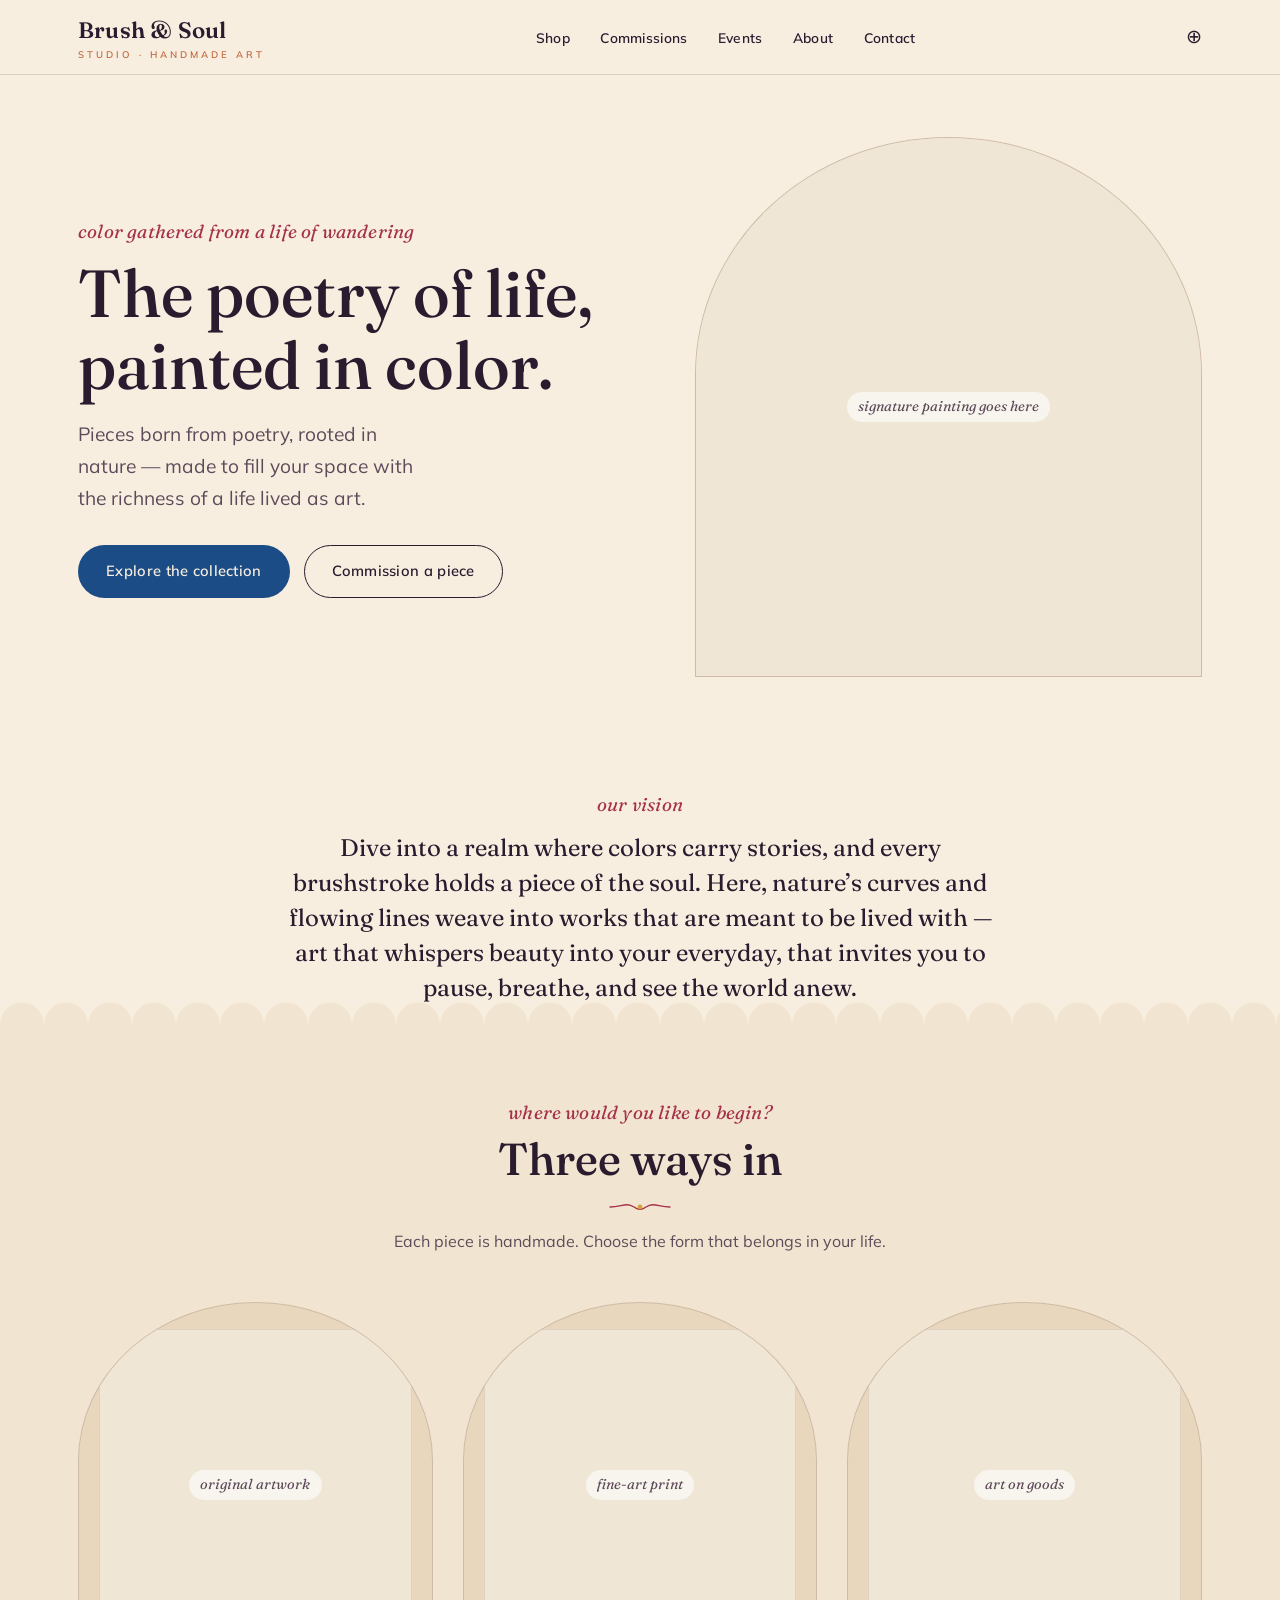
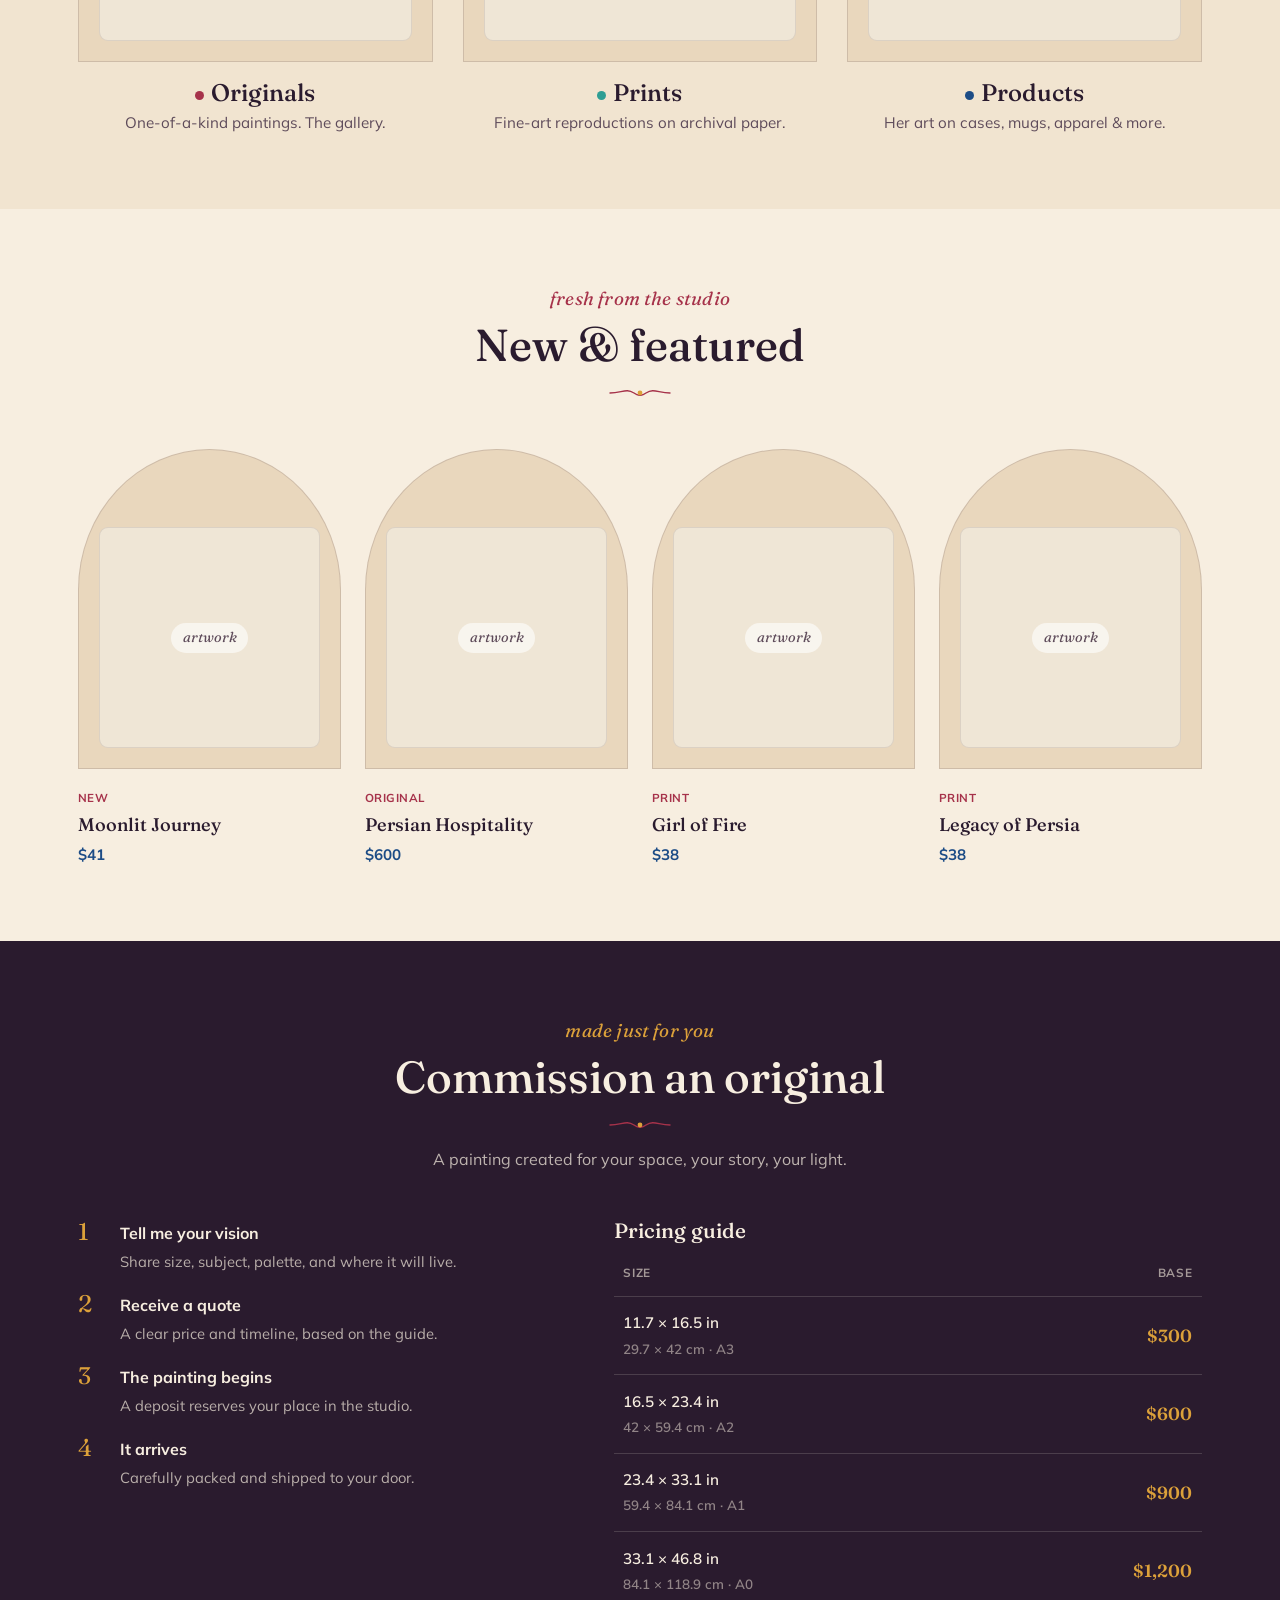
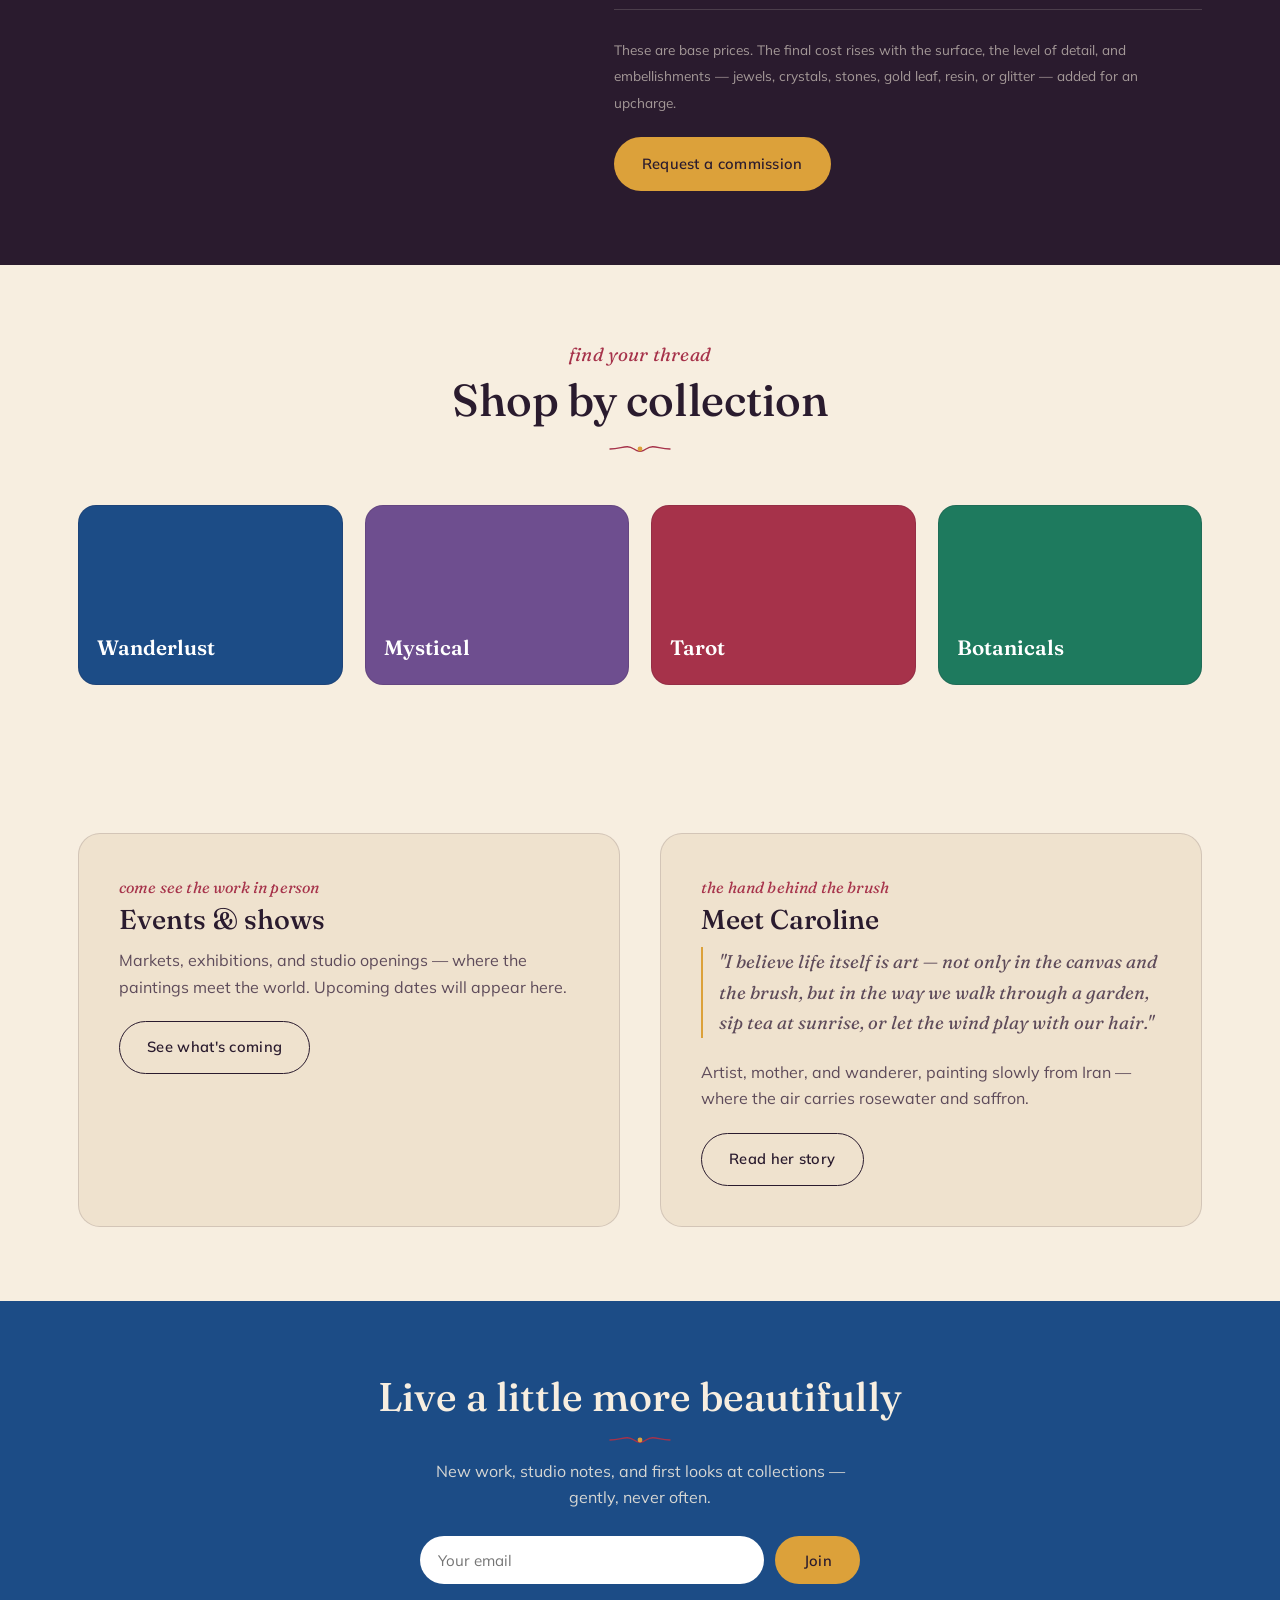
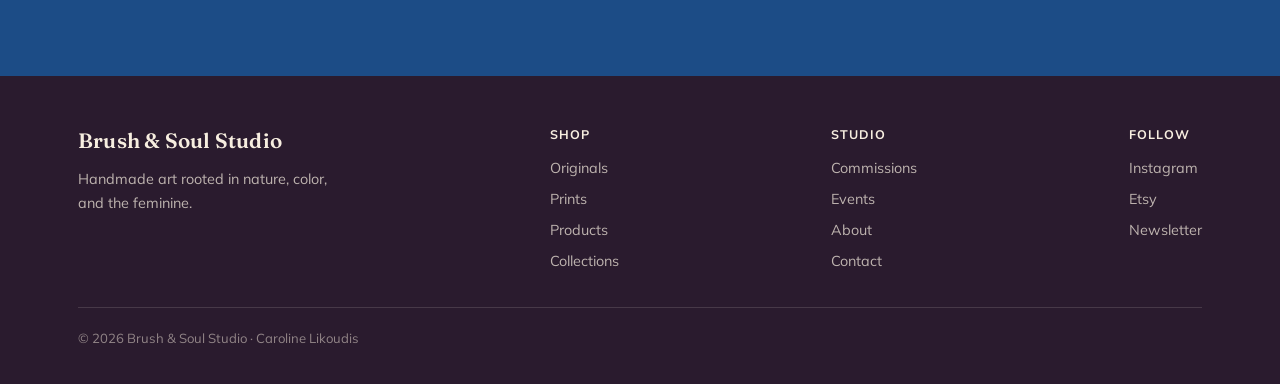
==== index.html @ 8d8cc235 "Brush & Soul Studio — initial site (home, commissions, about)" ====
<!DOCTYPE html>
<html lang="en">
<head>
<meta charset="UTF-8">
<meta name="viewport" content="width=device-width, initial-scale=1.0">
<title>Brush &amp; Soul Studio — handmade art by Caroline</title>
<meta name="description" content="Handmade, vibrant art rooted in nature, feminine wisdom, and Persian color. Original paintings, fine-art prints, and commissions by Caroline.">
<link rel="preconnect" href="https://fonts.googleapis.com">
<link rel="preconnect" href="https://fonts.gstatic.com" crossorigin>
<link href="https://fonts.googleapis.com/css2?family=Fraunces:ital,opsz,wght@0,9..144,400;0,9..144,500;0,9..144,600;1,9..144,400;1,9..144,500&family=Mulish:wght@400;500;600;700&display=swap" rel="stylesheet">
<link rel="stylesheet" href="styles.css">
</head>
<body>

<header>
  <div class="wrap nav">
    <a class="brand" href="#" aria-label="Brush and Soul Studio home">
      Brush &amp; Soul
      <small>studio · handmade art</small>
    </a>
    <nav aria-label="Primary">
      <ul class="menu">
        <li><a href="#shop">Shop</a></li>
        <li><a href="commissions.html">Commissions</a></li>
        <li><a href="#events">Events</a></li>
        <li><a href="about.html">About</a></li>
        <li><a href="#contact">Contact</a></li>
      </ul>
    </nav>
    <div class="navbtns">
      <a href="#" class="icon-cart" aria-label="Cart">⊕</a>
      <button class="burger" aria-label="Open menu" onclick="document.querySelector('.menu').style.display='flex'">☰</button>
    </div>
  </div>
</header>

<main>

  <section class="hero">
    <div class="wrap hero-grid">
      <div class="reveal">
        <span class="eyebrow">color gathered from a life of wandering</span>
        <h1>The poetry of life, painted in color.</h1>
        <p class="lead">Pieces born from poetry, rooted in nature &mdash; made to fill your space with the richness of a life lived as art.</p>
        <div class="hero-cta">
          <a href="#shop" class="btn btn-primary">Explore the collection</a>
          <a href="commissions.html" class="btn btn-ghost">Commission a piece</a>
        </div>
      </div>
      <div class="hero-art arch fill reveal" role="img" aria-label="Featured painting placeholder">
        <div class="ph"><span>signature painting goes here</span></div>
      </div>
    </div>
  </section>

  <section style="padding:34px 0 18px">
    <div class="wrap" style="max-width:780px;text-align:center">
      <span class="eyebrow reveal">our vision</span>
      <p class="reveal" style="font-family:var(--display);font-size:1.5rem;line-height:1.45;color:var(--ink);margin-top:.7rem">Dive into a realm where colors carry stories, and every brushstroke holds a piece of the soul. Here, nature&rsquo;s curves and flowing lines weave into works that are meant to be lived with &mdash; art that whispers beauty into your everyday, that invites you to pause, breathe, and see the world anew.</p>
    </div>
  </section>

  <section class="cats" id="shop">
    <div class="wrap">
      <div class="sec-head reveal">
        <span class="eyebrow">where would you like to begin?</span>
        <h2>Three ways in</h2>
        <p>Each piece is handmade. Choose the form that belongs in your life.</p>
      </div>
      <div class="cat-grid">
        <a class="cat reveal" href="#">
          <div class="arch" role="img" aria-label="Original works placeholder"><div class="ph"><span>original artwork</span></div></div>
          <h3><span class="dot" style="background:var(--pomegranate)"></span>Originals</h3>
          <p>One-of-a-kind paintings. The gallery.</p>
        </a>
        <a class="cat reveal" href="#">
          <div class="arch" role="img" aria-label="Prints placeholder"><div class="ph"><span>fine-art print</span></div></div>
          <h3><span class="dot" style="background:var(--turquoise)"></span>Prints</h3>
          <p>Fine-art reproductions on archival paper.</p>
        </a>
        <a class="cat reveal" href="#">
          <div class="arch" role="img" aria-label="Products placeholder"><div class="ph"><span>art on goods</span></div></div>
          <h3><span class="dot" style="background:var(--lapis)"></span>Products</h3>
          <p>Her art on cases, mugs, apparel &amp; more.</p>
        </a>
      </div>
    </div>
  </section>

  <section>
    <div class="wrap">
      <div class="sec-head reveal">
        <span class="eyebrow">fresh from the studio</span>
        <h2>New &amp; featured</h2>
      </div>
      <div class="feat-grid">
        <article class="card reveal">
          <div class="arch" role="img" aria-label="Moonlit Journey placeholder"><div class="ph"><span>artwork</span></div></div>
          <span class="tag">New</span>
          <h4>Moonlit Journey</h4>
          <div class="price">$41</div>
        </article>
        <article class="card reveal">
          <div class="arch" role="img" aria-label="Persian Hospitality placeholder"><div class="ph"><span>artwork</span></div></div>
          <span class="tag">Original</span>
          <h4>Persian Hospitality</h4>
          <div class="price">$600</div>
        </article>
        <article class="card reveal">
          <div class="arch" role="img" aria-label="Girl of Fire placeholder"><div class="ph"><span>artwork</span></div></div>
          <span class="tag">Print</span>
          <h4>Girl of Fire</h4>
          <div class="price">$38</div>
        </article>
        <article class="card reveal">
          <div class="arch" role="img" aria-label="Legacy of Persia placeholder"><div class="ph"><span>artwork</span></div></div>
          <span class="tag">Print</span>
          <h4>Legacy of Persia</h4>
          <div class="price">$38</div>
        </article>
      </div>
    </div>
  </section>

  <section class="comm" id="commissions">
    <div class="wrap">
      <div class="sec-head reveal">
        <span class="eyebrow">made just for you</span>
        <h2>Commission an original</h2>
        <p>A painting created for your space, your story, your light.</p>
      </div>
      <div class="comm-grid">
        <div class="reveal">
          <ol class="steps">
            <li><span class="n">1</span><div><strong>Tell me your vision</strong><span>Share size, subject, palette, and where it will live.</span></div></li>
            <li><span class="n">2</span><div><strong>Receive a quote</strong><span>A clear price and timeline, based on the guide.</span></div></li>
            <li><span class="n">3</span><div><strong>The painting begins</strong><span>A deposit reserves your place in the studio.</span></div></li>
            <li><span class="n">4</span><div><strong>It arrives</strong><span>Carefully packed and shipped to your door.</span></div></li>
          </ol>
        </div>
        <div class="reveal">
          <h3 style="font-size:1.3rem;margin-bottom:.4rem">Pricing guide</h3>
          <table class="ptable">
            <thead>
              <tr><th>Size</th><th></th><th style="text-align:right">Base</th></tr>
            </thead>
            <tbody>
              <tr><td class="dim">11.7 × 16.5 in<br><span class="aka">29.7 × 42 cm · A3</span></td><td></td><td class="amt">$300</td></tr>
              <tr><td class="dim">16.5 × 23.4 in<br><span class="aka">42 × 59.4 cm · A2</span></td><td></td><td class="amt">$600</td></tr>
              <tr><td class="dim">23.4 × 33.1 in<br><span class="aka">59.4 × 84.1 cm · A1</span></td><td></td><td class="amt">$900</td></tr>
              <tr><td class="dim">33.1 × 46.8 in<br><span class="aka">84.1 × 118.9 cm · A0</span></td><td></td><td class="amt">$1,200</td></tr>
            </tbody>
          </table>
          <small class="note">These are base prices. The final cost rises with the surface, the level of detail, and embellishments &mdash; jewels, crystals, stones, gold leaf, resin, or glitter &mdash; added for an upcharge.</small>
          <div style="margin-top:1.4rem"><a href="commissions.html" class="btn btn-saffron">Request a commission</a></div>
        </div>
      </div>
    </div>
  </section>

  <section>
    <div class="wrap">
      <div class="sec-head reveal">
        <span class="eyebrow">find your thread</span>
        <h2>Shop by collection</h2>
      </div>
      <div class="coll-grid">
        <a class="coll c-persian reveal" href="#">Wanderlust</a>
        <a class="coll c-mystical reveal" href="#">Mystical</a>
        <a class="coll c-tarot reveal" href="#">Tarot</a>
        <a class="coll c-floral reveal" href="#">Botanicals</a>
      </div>
    </div>
  </section>

  <section id="events">
    <div class="wrap split">
      <div class="panel reveal">
        <span class="eyebrow">come see the work in person</span>
        <h3>Events &amp; shows</h3>
        <p>Markets, exhibitions, and studio openings — where the paintings meet the world. Upcoming dates will appear here.</p>
        <a href="#" class="btn btn-ghost">See what's coming</a>
      </div>
      <div class="panel reveal" id="about">
        <span class="eyebrow">the hand behind the brush</span>
        <h3>Meet Caroline</h3>
        <p class="about-quote">"I believe life itself is art — not only in the canvas and the brush, but in the way we walk through a garden, sip tea at sunrise, or let the wind play with our hair."</p>
        <p>Artist, mother, and wanderer, painting slowly from Iran — where the air carries rosewater and saffron.</p>
        <a href="about.html" class="btn btn-ghost">Read her story</a>
      </div>
    </div>
  </section>

  <section class="news" id="contact">
    <div class="wrap reveal">
      <h2>Live a little more beautifully</h2>
      <p>New work, studio notes, and first looks at collections — gently, never often.</p>
      <form onsubmit="event.preventDefault();this.reset();this.querySelector('span').textContent='Thank you — you\'re on the list.'">
        <input type="email" required placeholder="Your email" aria-label="Your email">
        <button class="btn btn-primary" type="submit">Join</button>
        <span style="flex-basis:100%;font-size:.9rem;color:rgba(248,241,230,.85);margin-top:.4rem"></span>
      </form>
    </div>
  </section>

</main>

<footer>
  <div class="wrap">
    <div class="foot-grid">
      <div style="max-width:260px">
        <div class="brand" style="font-family:var(--display);font-size:1.3rem;font-weight:600">Brush &amp; Soul Studio</div>
        <p style="margin-top:.6rem">Handmade art rooted in nature, color, and the feminine.</p>
      </div>
      <div class="foot-col">
        <h5>Shop</h5>
        <a href="#">Originals</a><a href="#">Prints</a><a href="#">Products</a><a href="#">Collections</a>
      </div>
      <div class="foot-col">
        <h5>Studio</h5>
        <a href="commissions.html">Commissions</a><a href="#events">Events</a><a href="about.html">About</a><a href="#contact">Contact</a>
      </div>
      <div class="foot-col">
        <h5>Follow</h5>
        <a href="#">Instagram</a><a href="#">Etsy</a><a href="#">Newsletter</a>
      </div>
    </div>
    <div class="foot-bottom">© <span id="yr"></span> Brush &amp; Soul Studio · Caroline Likoudis</div>
  </div>
</footer>

<script>
  document.getElementById('yr').textContent=new Date().getFullYear();
  const io=new IntersectionObserver((es)=>{es.forEach(e=>{if(e.isIntersecting){e.target.classList.add('in');io.unobserve(e.target)}})},{threshold:.12});
  document.querySelectorAll('.reveal').forEach(el=>io.observe(el));
</script>
</body>
</html>
---- styles.css ----
/* Brush & Soul Studio — shared design system (v2: vibrant, jewel/earth, curved) */
:root{
  --parchment:#F7EEE0;
  --parchment-deep:#EFE2CE;
  --ink:#2A1B2E;            /* deep plum */
  --ink-soft:#5E4B5A;
  --lapis:#1C4C86;         /* sapphire */
  --lapis-deep:#143A68;
  --emerald:#1E7A5E;
  --pomegranate:#A6324A;   /* ruby */
  --saffron:#DCA13A;
  --saffron-deep:#C98A22;
  --terracotta:#C2683C;
  --amethyst:#6E4E8F;
  --turquoise:#2E9E94;
  --mat:#E9D7BD;           /* warm sand mat behind art */
  --art-ph:#EFE6D6;        /* placeholder art tint */
  --cats-bg:#F1E4D0;       /* funnel band */
  --line:rgba(42,27,46,0.14);
  --display:"Fraunces",Georgia,serif;
  --body:"Mulish",system-ui,sans-serif;
  --maxw:1180px;
  --flourish:url("data:image/svg+xml,%3Csvg xmlns='http://www.w3.org/2000/svg' width='66' height='16' viewBox='0 0 66 16'%3E%3Cpath d='M3 8 C15 8 19 3 27 8 C31 11 35 11 33 8' fill='none' stroke='%23A6324A' stroke-width='1.4' stroke-linecap='round'/%3E%3Cpath d='M63 8 C51 8 47 3 39 8 C35 11 31 11 33 8' fill='none' stroke='%23A6324A' stroke-width='1.4' stroke-linecap='round'/%3E%3Ccircle cx='33' cy='8' r='2.4' fill='%23DCA13A'/%3E%3C/svg%3E");
}
*{box-sizing:border-box;margin:0;padding:0}
html{scroll-behavior:smooth}
body{font-family:var(--body);color:var(--ink);background:var(--parchment);line-height:1.65;-webkit-font-smoothing:antialiased}
a{color:inherit;text-decoration:none}
img{max-width:100%;display:block}
.wrap{max-width:var(--maxw);margin:0 auto;padding:0 28px}
.eyebrow{font-family:var(--display);font-style:italic;font-weight:400;color:var(--pomegranate);font-size:1.18rem;letter-spacing:.01em}
h1,h2,h3{font-family:var(--display);font-weight:500;line-height:1.08;color:var(--ink)}
.btn{display:inline-flex;align-items:center;gap:.5rem;font-family:var(--body);font-weight:600;font-size:.92rem;letter-spacing:.02em;padding:.85rem 1.7rem;border-radius:2rem;cursor:pointer;border:1.5px solid transparent;transition:transform .18s ease,background .18s ease,color .18s ease}
.btn-primary{background:var(--lapis);color:var(--parchment)}
.btn-primary:hover{background:var(--lapis-deep);transform:translateY(-2px)}
.btn-ghost{border-color:var(--ink);color:var(--ink)}
.btn-ghost:hover{background:var(--ink);color:var(--parchment);transform:translateY(-2px)}
.btn-saffron{background:var(--saffron);color:var(--ink)}
.btn-saffron:hover{background:var(--saffron-deep);transform:translateY(-2px)}
:focus-visible{outline:2.5px solid var(--saffron);outline-offset:3px;border-radius:4px}

/* arch = decorative niche FRAME; square art sits padded inside, never clipped */
.arch{
  border-radius:50% 50% 14px 14px / 44% 44% 0 0;
  background:var(--mat);
  border:1px solid var(--line);
  padding:20px 20px 20px;
  display:flex;align-items:flex-end;justify-content:center;
  overflow:hidden;position:relative;
}
.arch .ph{
  position:static;width:100%;aspect-ratio:1;
  border-radius:9px;background:var(--art-ph);
  border:1.5px solid rgba(42,27,46,.10);
  display:flex;align-items:center;justify-content:center;
  color:var(--ink-soft);font-style:italic;font-family:var(--display);font-size:.9rem;text-align:center;
}
.arch .ph span{background:rgba(255,255,255,.6);padding:.2rem .7rem;border-radius:1rem}
/* fill variant — for hero/portrait images that suit a full-bleed arch */
.arch.fill{padding:0;align-items:stretch}
.arch.fill .ph{aspect-ratio:auto;width:100%;height:100%;border:none;border-radius:0}

/* header */
header{position:sticky;top:0;z-index:50;background:rgba(247,238,224,.9);backdrop-filter:blur(10px);border-bottom:1px solid var(--line)}
.nav{display:flex;align-items:center;justify-content:space-between;height:74px}
.brand{font-family:var(--display);font-weight:600;font-size:1.4rem;letter-spacing:.01em}
.brand small{display:block;font-family:var(--body);font-weight:600;font-size:.6rem;letter-spacing:.32em;text-transform:uppercase;color:var(--terracotta);margin-top:-2px}
.menu{display:flex;align-items:center;gap:1.9rem;list-style:none}
.menu a{font-weight:600;font-size:.86rem;letter-spacing:.02em;padding:.3rem 0;position:relative}
.menu a::after{content:"";position:absolute;left:0;bottom:-2px;width:0;height:1.5px;background:var(--pomegranate);transition:width .22s ease}
.menu a:hover::after,.menu a.active::after{width:100%}
.navbtns{display:flex;align-items:center;gap:1rem}
.icon-cart{font-size:1.2rem}
.burger{display:none;background:none;border:none;font-size:1.5rem;cursor:pointer;color:var(--ink)}

/* hero */
.hero{padding:62px 0 78px}
.hero-grid{display:grid;grid-template-columns:1.05fr .95fr;gap:56px;align-items:center}
.hero h1{font-size:clamp(2.6rem,5.2vw,4.4rem);margin:.7rem 0 1.1rem}
.hero p.lead{font-size:1.2rem;color:var(--ink-soft);max-width:30ch;margin-bottom:1.9rem}
.hero-cta{display:flex;gap:.9rem;flex-wrap:wrap}
.hero-art{height:540px}

/* interior page hero */
.page-hero{padding:64px 0 26px;text-align:center}
.page-hero h1{font-size:clamp(2.3rem,4.6vw,3.7rem);margin:.5rem 0 .4rem}
.page-hero h1::after{content:"";display:block;width:66px;height:16px;margin:16px auto 0;background:var(--flourish) center/contain no-repeat}
.page-hero p{color:var(--ink-soft);font-size:1.14rem;max-width:46ch;margin:0 auto}

/* sections */
section{padding:74px 0}
.sec-head{text-align:center;max-width:640px;margin:0 auto 48px}
.sec-head h2{font-size:clamp(1.9rem,3.6vw,2.8rem);margin:.4rem 0 0}
.sec-head h2::after{content:"";display:block;width:66px;height:16px;margin:16px auto 0;background:var(--flourish) center/contain no-repeat}
.sec-head p{color:var(--ink-soft);margin-top:.8rem}

/* category funnel — scalloped top edge for curvature */
.cats{background:var(--cats-bg);position:relative}
.cats::before{content:"";position:absolute;top:-21px;left:0;right:0;height:22px;background-image:radial-gradient(circle at 22px 22px,var(--cats-bg) 21px,transparent 22px);background-size:44px 22px;background-repeat:repeat-x}
.cat-grid{display:grid;grid-template-columns:repeat(3,1fr);gap:30px}
.cat{display:block;text-align:center;transition:transform .2s ease}
.cat:hover{transform:translateY(-6px)}
.cat .arch{height:360px;margin-bottom:18px}
.cat h3{font-size:1.5rem;margin-bottom:.25rem}
.cat .dot{display:inline-block;width:9px;height:9px;border-radius:50%;margin-right:7px;vertical-align:middle}
.cat p{color:var(--ink-soft);font-size:.95rem}

/* featured cards */
.feat-grid{display:grid;grid-template-columns:repeat(4,1fr);gap:24px}
.card .arch{height:320px;margin-bottom:14px}
.card h4{font-family:var(--display);font-weight:500;font-size:1.14rem}
.card .price{font-weight:700;color:var(--lapis);font-size:.95rem;margin-top:.15rem}
.card .tag{font-size:.72rem;letter-spacing:.04em;text-transform:uppercase;color:var(--pomegranate);font-weight:700}

/* commissions (deep plum band) */
.comm{background:var(--ink);color:var(--parchment)}
.comm h2,.comm h3{color:var(--parchment)}
.comm .eyebrow{color:var(--saffron)}
.comm .sec-head p{color:rgba(247,238,224,.72)}
.comm .sec-head h2::after{filter:none}
.comm-grid{display:grid;grid-template-columns:.9fr 1.1fr;gap:54px;align-items:start}
.steps{list-style:none;display:grid;gap:1.1rem}
.steps li{display:flex;gap:1rem;align-items:flex-start}
.steps .n{font-family:var(--display);font-size:1.5rem;color:var(--saffron);line-height:1;min-width:1.6rem}
.steps strong{display:block;font-weight:700;margin-bottom:.1rem}
.steps span{color:rgba(247,238,224,.7);font-size:.92rem}
.ptable{width:100%;border-collapse:collapse;margin:.4rem 0 1.6rem;font-size:.95rem}
.ptable th,.ptable td{text-align:left;padding:.85rem .6rem;border-bottom:1px solid rgba(247,238,224,.16)}
.ptable th{font-weight:700;font-size:.74rem;letter-spacing:.06em;text-transform:uppercase;color:rgba(247,238,224,.6)}
.ptable .dim{font-weight:600}
.ptable .aka{color:rgba(247,238,224,.5);font-size:.84rem}
.ptable .amt{font-family:var(--display);font-weight:600;color:var(--saffron);font-size:1.1rem;text-align:right}
.comm small.note{color:rgba(247,238,224,.6);font-size:.85rem}
.ptable-light th,.ptable-light td{border-bottom:1px solid var(--line)}
.ptable-light th{color:var(--ink-soft)}
.ptable-light .aka{color:var(--ink-soft)}
.ptable-light .amt{color:var(--lapis)}

/* estimator */
.estimator{background:var(--parchment-deep);border:1px solid var(--line);border-radius:22px;padding:32px}
.estimator h3{font-size:1.4rem;margin-bottom:.3rem}
.estimator .sub{color:var(--ink-soft);font-size:.92rem;margin-bottom:1.3rem}
.field{margin-bottom:1.2rem}
.field > label{display:block;font-weight:700;font-size:.82rem;letter-spacing:.02em;margin-bottom:.5rem}
.seg{display:flex;flex-wrap:wrap;gap:.5rem}
.seg button{font-family:var(--body);font-weight:600;font-size:.85rem;padding:.55rem .9rem;border:1.5px solid var(--line);background:#fff;color:var(--ink);border-radius:1.5rem;cursor:pointer;transition:all .15s ease}
.seg button[aria-pressed="true"]{background:var(--lapis);color:var(--parchment);border-color:var(--lapis)}
.est-out{margin-top:1.4rem;background:#fff;border:1px solid var(--line);border-radius:16px;padding:20px 22px}
.est-out .row{display:flex;justify-content:space-between;align-items:baseline;gap:1rem}
.est-out .lab{color:var(--ink-soft);font-size:.9rem}
.est-out .big{font-family:var(--display);font-weight:600;font-size:2rem;color:var(--lapis)}
.est-out .range{font-family:var(--display);font-weight:500;font-size:1.05rem;color:var(--pomegranate)}
.est-out .exp{margin-top:.7rem;color:var(--ink-soft);font-size:.86rem;line-height:1.5}

/* forms */
.form{max-width:680px;margin:0 auto}
.form-grid{display:grid;grid-template-columns:1fr 1fr;gap:1.1rem}
.form .field label{font-weight:700;font-size:.82rem}
.form input,.form select,.form textarea{width:100%;padding:.8rem 1rem;border:1.5px solid var(--line);border-radius:12px;font-family:var(--body);font-size:.95rem;background:#fff;color:var(--ink)}
.form textarea{min-height:130px;resize:vertical}
.form .full{grid-column:1 / -1}
.form .help{font-size:.8rem;color:var(--ink-soft);margin-top:.3rem}

/* collections — jewel/earth tiles */
.coll-grid{display:grid;grid-template-columns:repeat(4,1fr);gap:22px}
.coll{height:180px;border-radius:18px;display:flex;align-items:flex-end;padding:18px;color:#fff;font-family:var(--display);font-weight:600;font-size:1.3rem;border:1px solid var(--line);transition:transform .2s ease}
.coll:hover{transform:translateY(-5px)}
.c-persian{background:var(--lapis)}
.c-mystical{background:var(--amethyst)}
.c-tarot{background:var(--pomegranate)}
.c-floral{background:var(--emerald)}

/* split panels */
.split{display:grid;grid-template-columns:1fr 1fr;gap:40px}
.panel{background:var(--parchment-deep);border:1px solid var(--line);border-radius:22px;padding:40px}
.panel .eyebrow{font-size:1rem}
.panel h3{font-size:1.7rem;margin:.3rem 0 .8rem}
.panel p{color:var(--ink-soft);margin-bottom:1.3rem}
.about-quote{font-family:var(--display);font-style:italic;font-size:1.15rem;color:var(--ink);border-left:2px solid var(--saffron);padding-left:1rem;margin-bottom:1.3rem}

/* about prose */
.prose{max-width:680px;margin:0 auto;font-size:1.14rem;color:var(--ink-soft)}
.prose p{margin-bottom:1.3rem}
.prose .pull{font-family:var(--display);font-style:italic;font-size:1.5rem;color:var(--ink);line-height:1.3;margin:2rem 0;text-align:center}
.about-grid{display:grid;grid-template-columns:.8fr 1.2fr;gap:48px;align-items:center}
.about-grid .arch{height:480px}

/* faq */
.faq{max-width:760px;margin:0 auto}
.faq details{border-bottom:1px solid var(--line);padding:1.1rem 0}
.faq summary{font-family:var(--display);font-weight:500;font-size:1.2rem;cursor:pointer;list-style:none;display:flex;justify-content:space-between;align-items:center}
.faq summary::-webkit-details-marker{display:none}
.faq summary::after{content:"+";color:var(--pomegranate);font-size:1.4rem;font-family:var(--body)}
.faq details[open] summary::after{content:"\2013"}
.faq p{color:var(--ink-soft);padding-top:.7rem}

/* newsletter + footer */
.news{background:var(--lapis);color:var(--parchment);text-align:center}
.news h2{color:var(--parchment);font-size:clamp(1.8rem,3.4vw,2.5rem);margin-bottom:.6rem}
.news h2::after{content:"";display:block;width:66px;height:16px;margin:14px auto 0;background:var(--flourish) center/contain no-repeat}
.news p{color:rgba(247,238,224,.85);max-width:42ch;margin:0 auto 1.6rem}
.news form{display:flex;gap:.7rem;max-width:440px;margin:0 auto;flex-wrap:wrap;justify-content:center}
.news input{flex:1;min-width:200px;padding:.85rem 1.1rem;border-radius:2rem;border:none;font-family:var(--body);font-size:.95rem}
.news .btn-primary{background:var(--saffron);color:var(--ink)}
.news .btn-primary:hover{background:var(--saffron-deep)}
footer{background:var(--ink);color:rgba(247,238,224,.72);padding:48px 0 34px;font-size:.9rem}
.foot-grid{display:flex;justify-content:space-between;gap:30px;flex-wrap:wrap;margin-bottom:26px}
footer a:hover{color:var(--saffron)}
footer .brand{color:var(--parchment)}
.foot-col h5{color:var(--parchment);font-family:var(--body);font-size:.78rem;letter-spacing:.08em;text-transform:uppercase;margin-bottom:.8rem}
.foot-col a{display:block;margin-bottom:.45rem}
.foot-bottom{border-top:1px solid rgba(247,238,224,.14);padding-top:20px;font-size:.82rem;color:rgba(247,238,224,.5)}

.reveal{opacity:0;transform:translateY(18px);transition:opacity .7s ease,transform .7s ease}
.reveal.in{opacity:1;transform:none}

@media(max-width:900px){
  .hero-grid{grid-template-columns:1fr;gap:34px}
  .hero-art{height:400px;order:-1}
  .comm-grid{grid-template-columns:1fr;gap:34px}
  .feat-grid{grid-template-columns:repeat(2,1fr)}
  .coll-grid{grid-template-columns:repeat(2,1fr)}
  .split,.about-grid,.form-grid{grid-template-columns:1fr}
  .about-grid .arch{height:360px;order:-1}
  .menu{display:none}
  .burger{display:block}
}
@media(max-width:560px){
  .cat-grid{grid-template-columns:1fr;gap:22px}
  .feat-grid{grid-template-columns:1fr 1fr}
}
@media(prefers-reduced-motion:reduce){
  *{scroll-behavior:auto}
  .reveal{opacity:1;transform:none;transition:none}
  .btn,.cat,.coll{transition:none}
}
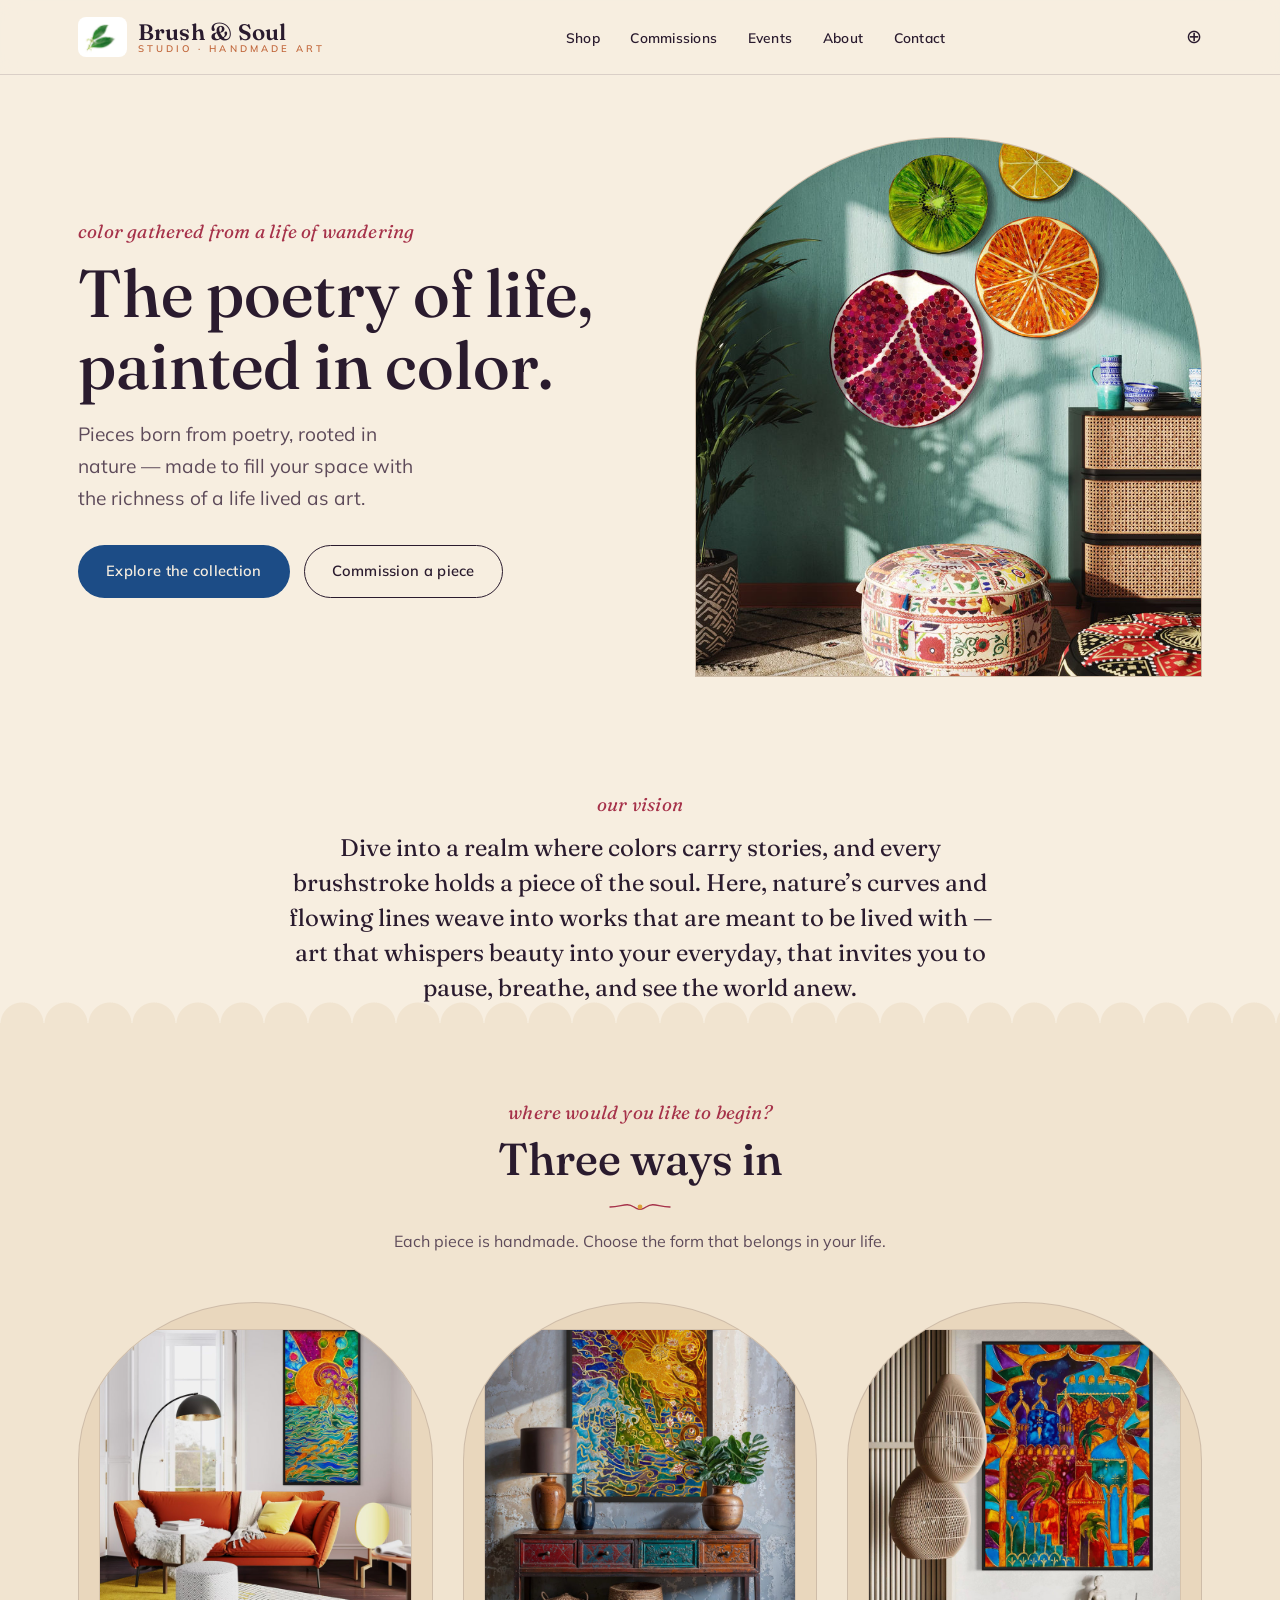
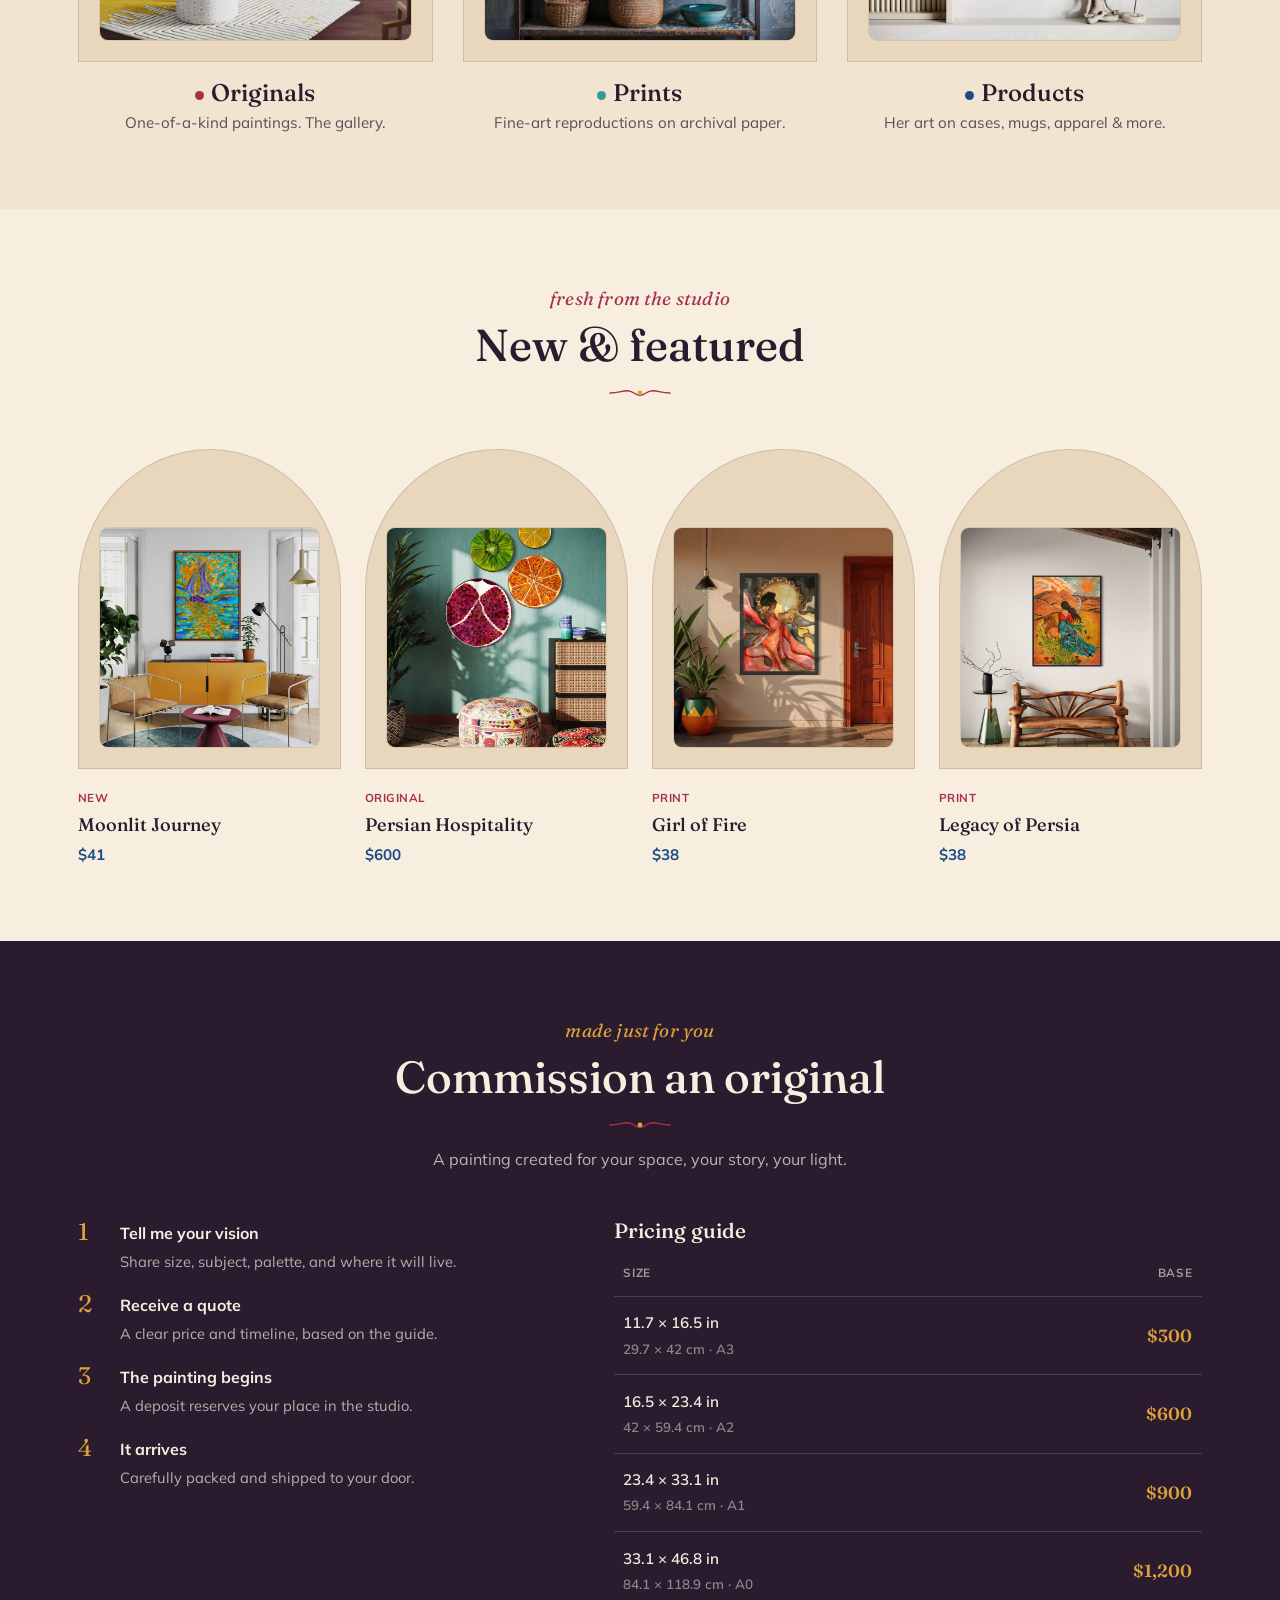
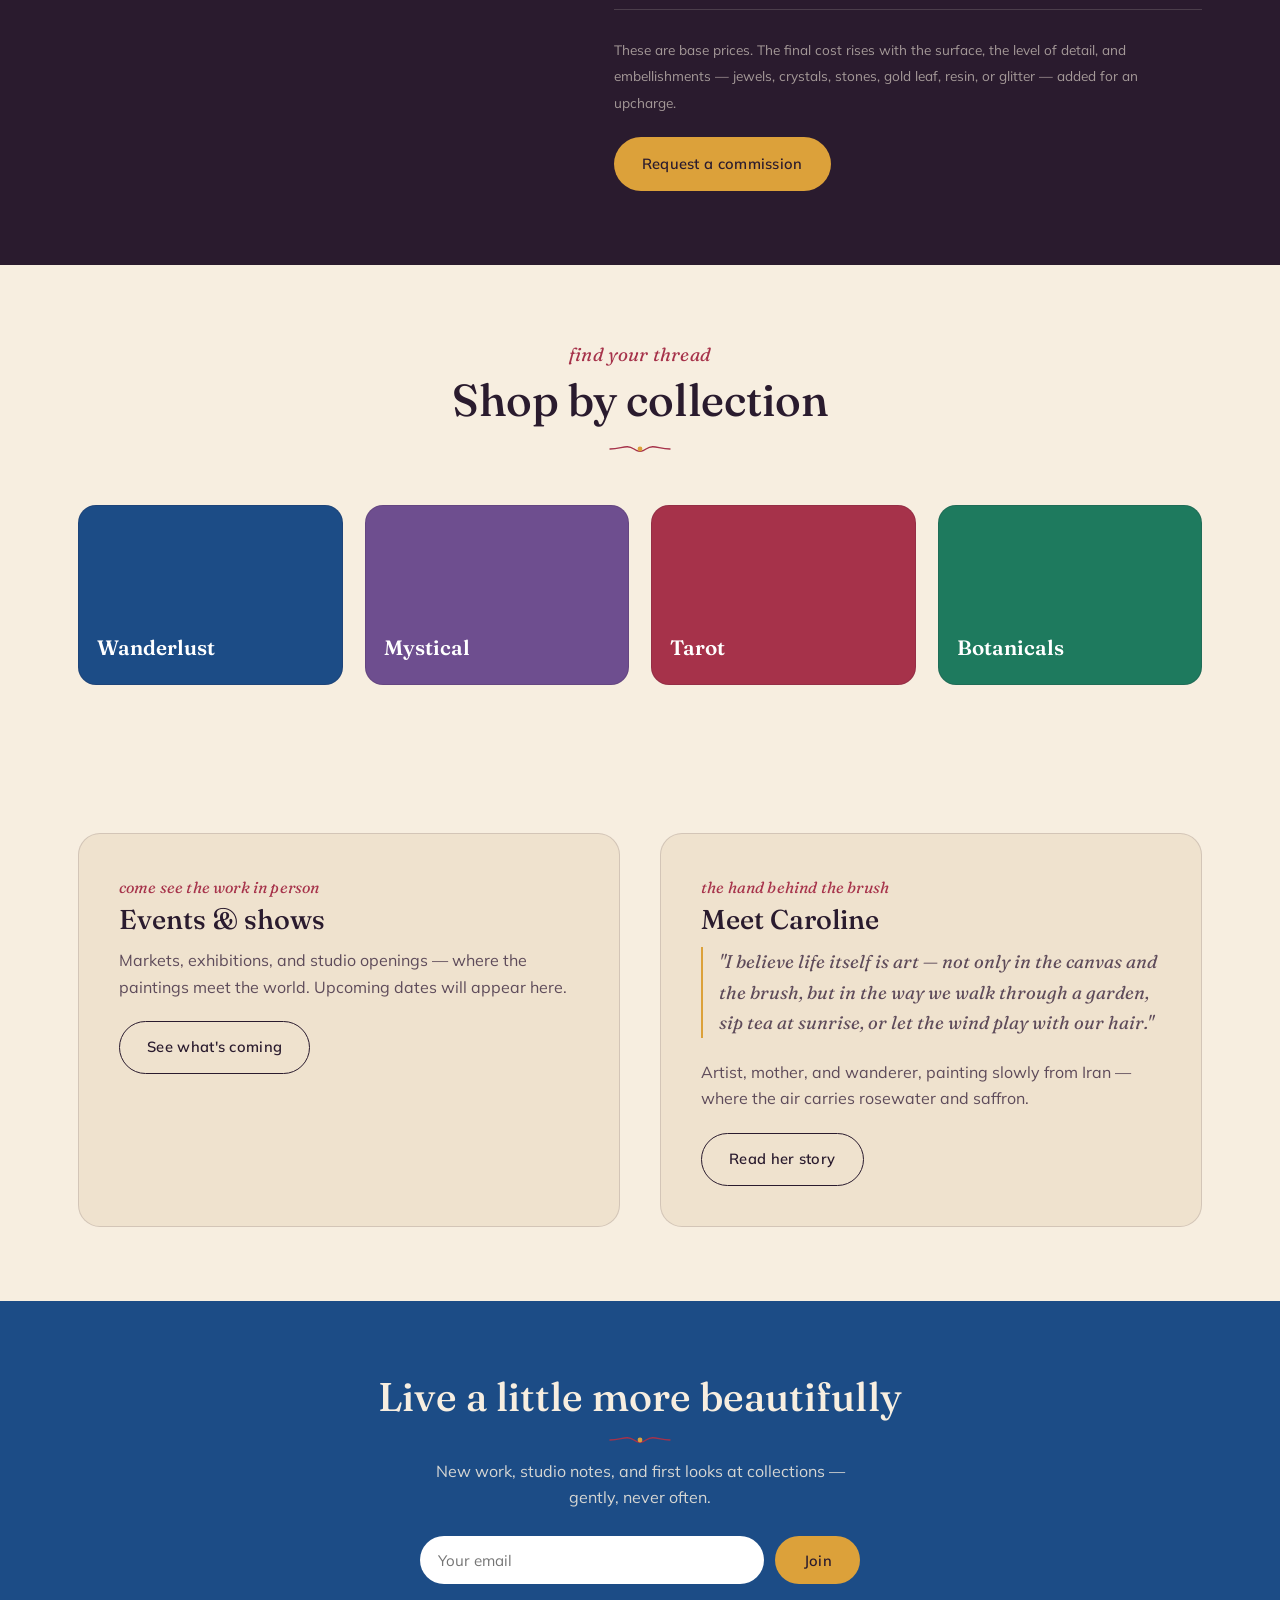
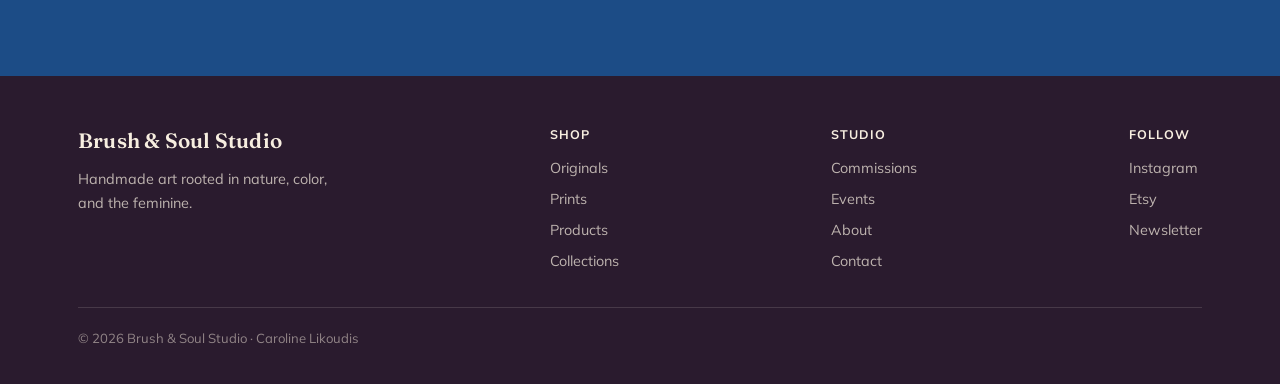
==== commit a15bd309: "Import Caroline's real artwork, logo, and portrait; wire into all pages" ====
--- a/index.html
+++ b/index.html
@@ -15,12 +15,11 @@
 <header>
   <div class="wrap nav">
     <a class="brand" href="#" aria-label="Brush and Soul Studio home">
-      Brush &amp; Soul
-      <small>studio · handmade art</small>
+      <img src="assets/logo.jpg" alt="" class="brand-mark"><span class="brand-txt">Brush &amp; Soul<small>studio · handmade art</small></span>
     </a>
     <nav aria-label="Primary">
       <ul class="menu">
-        <li><a href="#shop">Shop</a></li>
+        <li><a href="shop.html">Shop</a></li>
         <li><a href="commissions.html">Commissions</a></li>
         <li><a href="#events">Events</a></li>
         <li><a href="about.html">About</a></li>
@@ -43,13 +42,11 @@
         <h1>The poetry of life, painted in color.</h1>
         <p class="lead">Pieces born from poetry, rooted in nature &mdash; made to fill your space with the richness of a life lived as art.</p>
         <div class="hero-cta">
-          <a href="#shop" class="btn btn-primary">Explore the collection</a>
+          <a href="shop.html" class="btn btn-primary">Explore the collection</a>
           <a href="commissions.html" class="btn btn-ghost">Commission a piece</a>
         </div>
       </div>
-      <div class="hero-art arch fill reveal" role="img" aria-label="Featured painting placeholder">
-        <div class="ph"><span>signature painting goes here</span></div>
-      </div>
+      <div class="hero-art arch fill reveal"><img class="art-img" src="assets/persian-hospitality.jpg" alt="Persian Hospitality — artwork by Caroline"></div>
     </div>
   </section>
 
@@ -68,18 +65,18 @@
         <p>Each piece is handmade. Choose the form that belongs in your life.</p>
       </div>
       <div class="cat-grid">
-        <a class="cat reveal" href="#">
-          <div class="arch" role="img" aria-label="Original works placeholder"><div class="ph"><span>original artwork</span></div></div>
+        <a class="cat reveal" href="shop.html?category=originals">
+          <div class="arch"><img class="art-img" src="assets/natures-legacy.jpg" alt="Original works"></div>
           <h3><span class="dot" style="background:var(--pomegranate)"></span>Originals</h3>
           <p>One-of-a-kind paintings. The gallery.</p>
         </a>
-        <a class="cat reveal" href="#">
-          <div class="arch" role="img" aria-label="Prints placeholder"><div class="ph"><span>fine-art print</span></div></div>
+        <a class="cat reveal" href="shop.html?category=prints">
+          <div class="arch"><img class="art-img" src="assets/into-the-unseen.jpg" alt="Prints"></div>
           <h3><span class="dot" style="background:var(--turquoise)"></span>Prints</h3>
           <p>Fine-art reproductions on archival paper.</p>
         </a>
-        <a class="cat reveal" href="#">
-          <div class="arch" role="img" aria-label="Products placeholder"><div class="ph"><span>art on goods</span></div></div>
+        <a class="cat reveal" href="shop.html?category=products">
+          <div class="arch"><img class="art-img" src="assets/city-of-dreams.jpg" alt="Products"></div>
           <h3><span class="dot" style="background:var(--lapis)"></span>Products</h3>
           <p>Her art on cases, mugs, apparel &amp; more.</p>
         </a>
@@ -95,25 +92,25 @@
       </div>
       <div class="feat-grid">
         <article class="card reveal">
-          <div class="arch" role="img" aria-label="Moonlit Journey placeholder"><div class="ph"><span>artwork</span></div></div>
+          <div class="arch"><img class="art-img" src="assets/moonlit-journey.jpg" alt="Moonlit Journey"></div>
           <span class="tag">New</span>
           <h4>Moonlit Journey</h4>
           <div class="price">$41</div>
         </article>
         <article class="card reveal">
-          <div class="arch" role="img" aria-label="Persian Hospitality placeholder"><div class="ph"><span>artwork</span></div></div>
+          <div class="arch"><img class="art-img" src="assets/persian-hospitality.jpg" alt="Persian Hospitality"></div>
           <span class="tag">Original</span>
           <h4>Persian Hospitality</h4>
           <div class="price">$600</div>
         </article>
         <article class="card reveal">
-          <div class="arch" role="img" aria-label="Girl of Fire placeholder"><div class="ph"><span>artwork</span></div></div>
+          <div class="arch"><img class="art-img" src="assets/girl-of-fire.jpg" alt="Girl of Fire"></div>
           <span class="tag">Print</span>
           <h4>Girl of Fire</h4>
           <div class="price">$38</div>
         </article>
         <article class="card reveal">
-          <div class="arch" role="img" aria-label="Legacy of Persia placeholder"><div class="ph"><span>artwork</span></div></div>
+          <div class="arch"><img class="art-img" src="assets/legacy-of-persia.jpg" alt="Legacy of Persia"></div>
           <span class="tag">Print</span>
           <h4>Legacy of Persia</h4>
           <div class="price">$38</div>
--- a/styles.css
+++ b/styles.css
@@ -234,3 +234,29 @@
   .reveal{opacity:1;transform:none;transition:none}
   .btn,.cat,.coll{transition:none}
 }
+
+/* shop / catalog */
+.shop-bar{background:var(--parchment-deep);border:1px solid var(--line);border-radius:18px;padding:20px 22px;margin-bottom:32px;display:grid;gap:16px}
+.filter-group{display:flex;align-items:center;gap:8px;flex-wrap:wrap}
+.filter-group > .lbl{font-weight:700;font-size:.74rem;letter-spacing:.06em;text-transform:uppercase;color:var(--ink-soft);margin-right:4px}
+.chip{font-family:var(--body);font-weight:600;font-size:.84rem;padding:.45rem .9rem;border:1.5px solid var(--line);background:#fff;color:var(--ink);border-radius:1.5rem;cursor:pointer;transition:all .15s ease}
+.chip[aria-pressed="true"]{background:var(--lapis);color:var(--parchment);border-color:var(--lapis)}
+.shop-controls{display:flex;flex-wrap:wrap;gap:16px 28px;align-items:center;justify-content:space-between;border-top:1px solid var(--line);padding-top:16px}
+.price-control{display:flex;align-items:center;gap:10px;min-width:260px;flex:1}
+.price-control input[type=range]{flex:1}
+.price-control .val{font-weight:700;font-size:.88rem;min-width:78px;text-align:right;color:var(--lapis)}
+.results-meta{color:var(--ink-soft);font-size:.9rem}
+.shop-sort{padding:.5rem .8rem;border:1.5px solid var(--line);border-radius:10px;background:#fff;font-family:var(--body);font-size:.88rem;color:var(--ink)}
+.shop-grid{display:grid;grid-template-columns:repeat(4,1fr);gap:24px}
+.shop-empty{grid-column:1/-1;text-align:center;color:var(--ink-soft);padding:50px 0;font-family:var(--display);font-style:italic;font-size:1.2rem}
+.type-group{display:none}
+.type-group.show{display:flex}
+@media(max-width:900px){.shop-grid{grid-template-columns:repeat(2,1fr)}}
+
+/* real imagery */
+.brand{display:flex;align-items:center;gap:11px}
+.brand-mark{height:40px;width:auto;border-radius:8px;display:block}
+.brand-txt{display:flex;flex-direction:column;line-height:1.05}
+.arch img{display:block}
+.arch .art-img{width:100%;aspect-ratio:1;object-fit:cover;border-radius:9px;border:1.5px solid rgba(42,27,46,.10)}
+.arch.fill .art-img{aspect-ratio:auto;width:100%;height:100%;object-fit:cover;border:none;border-radius:0}
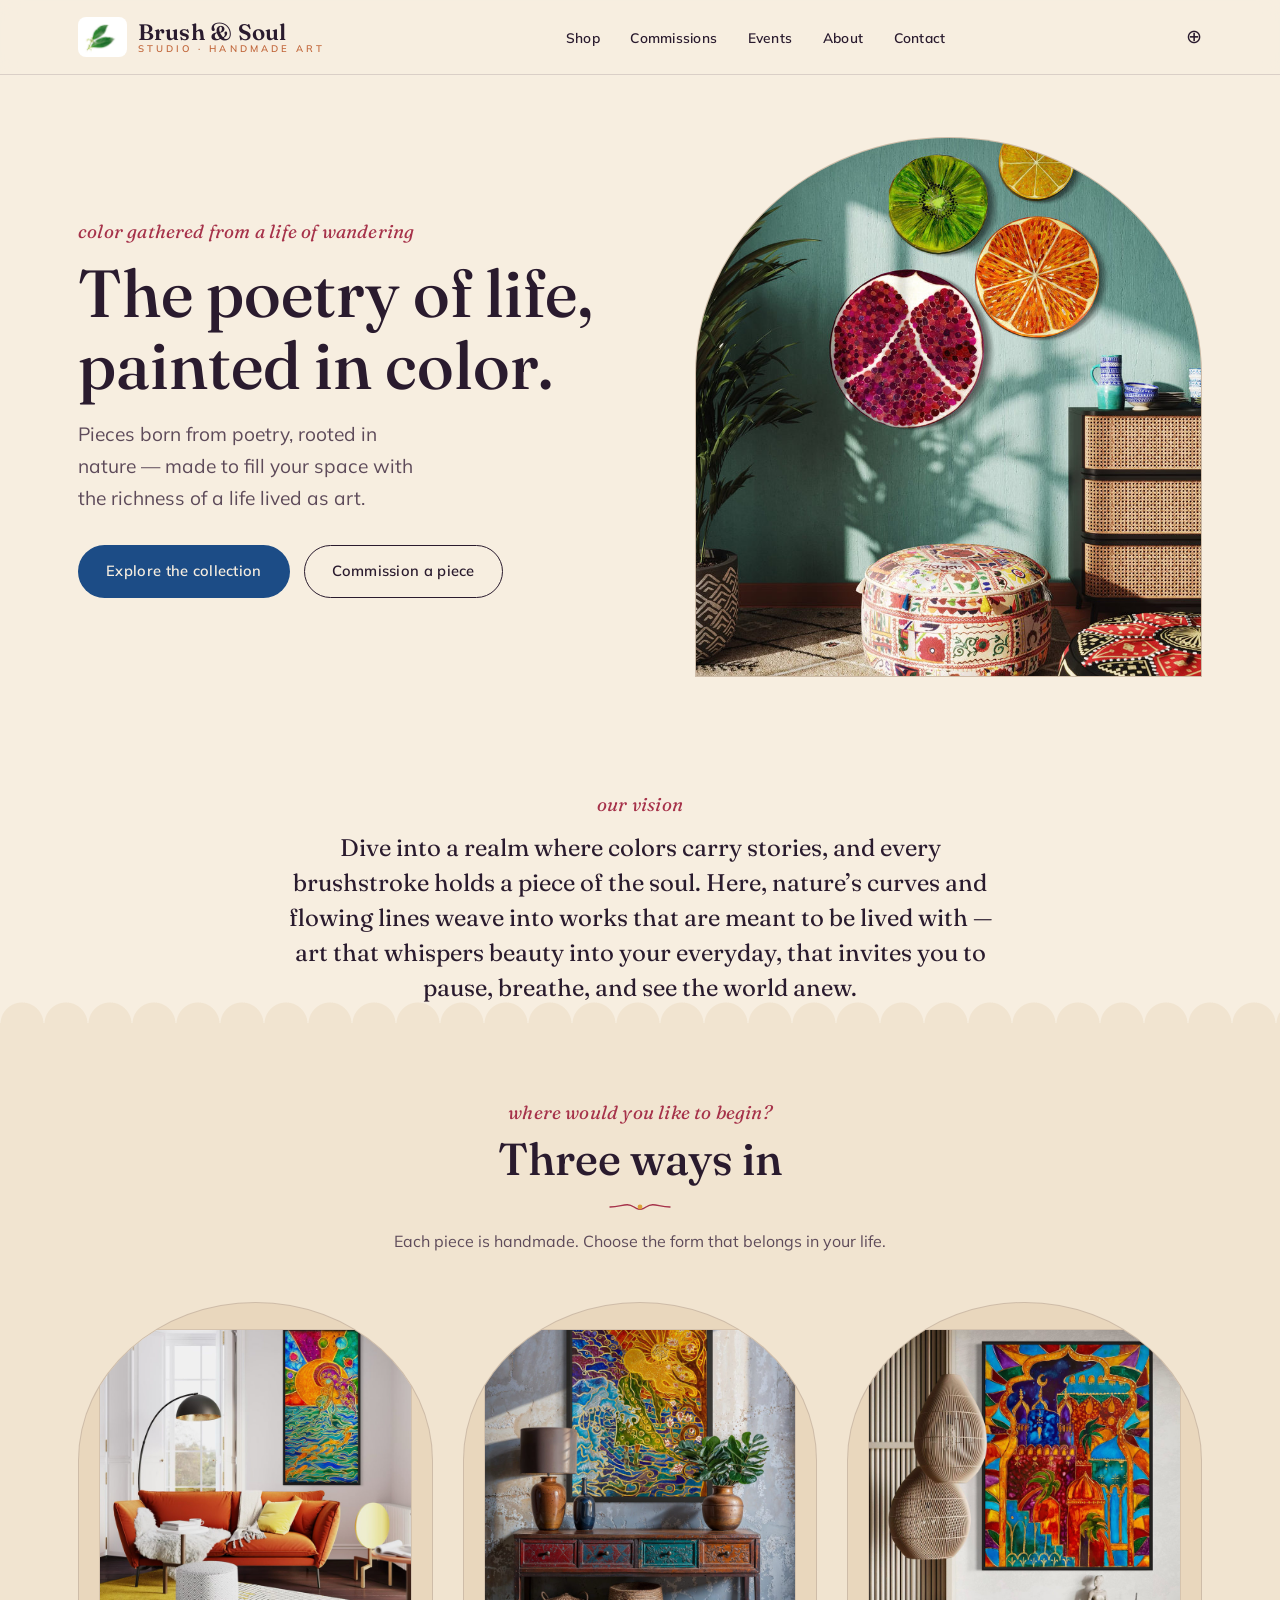
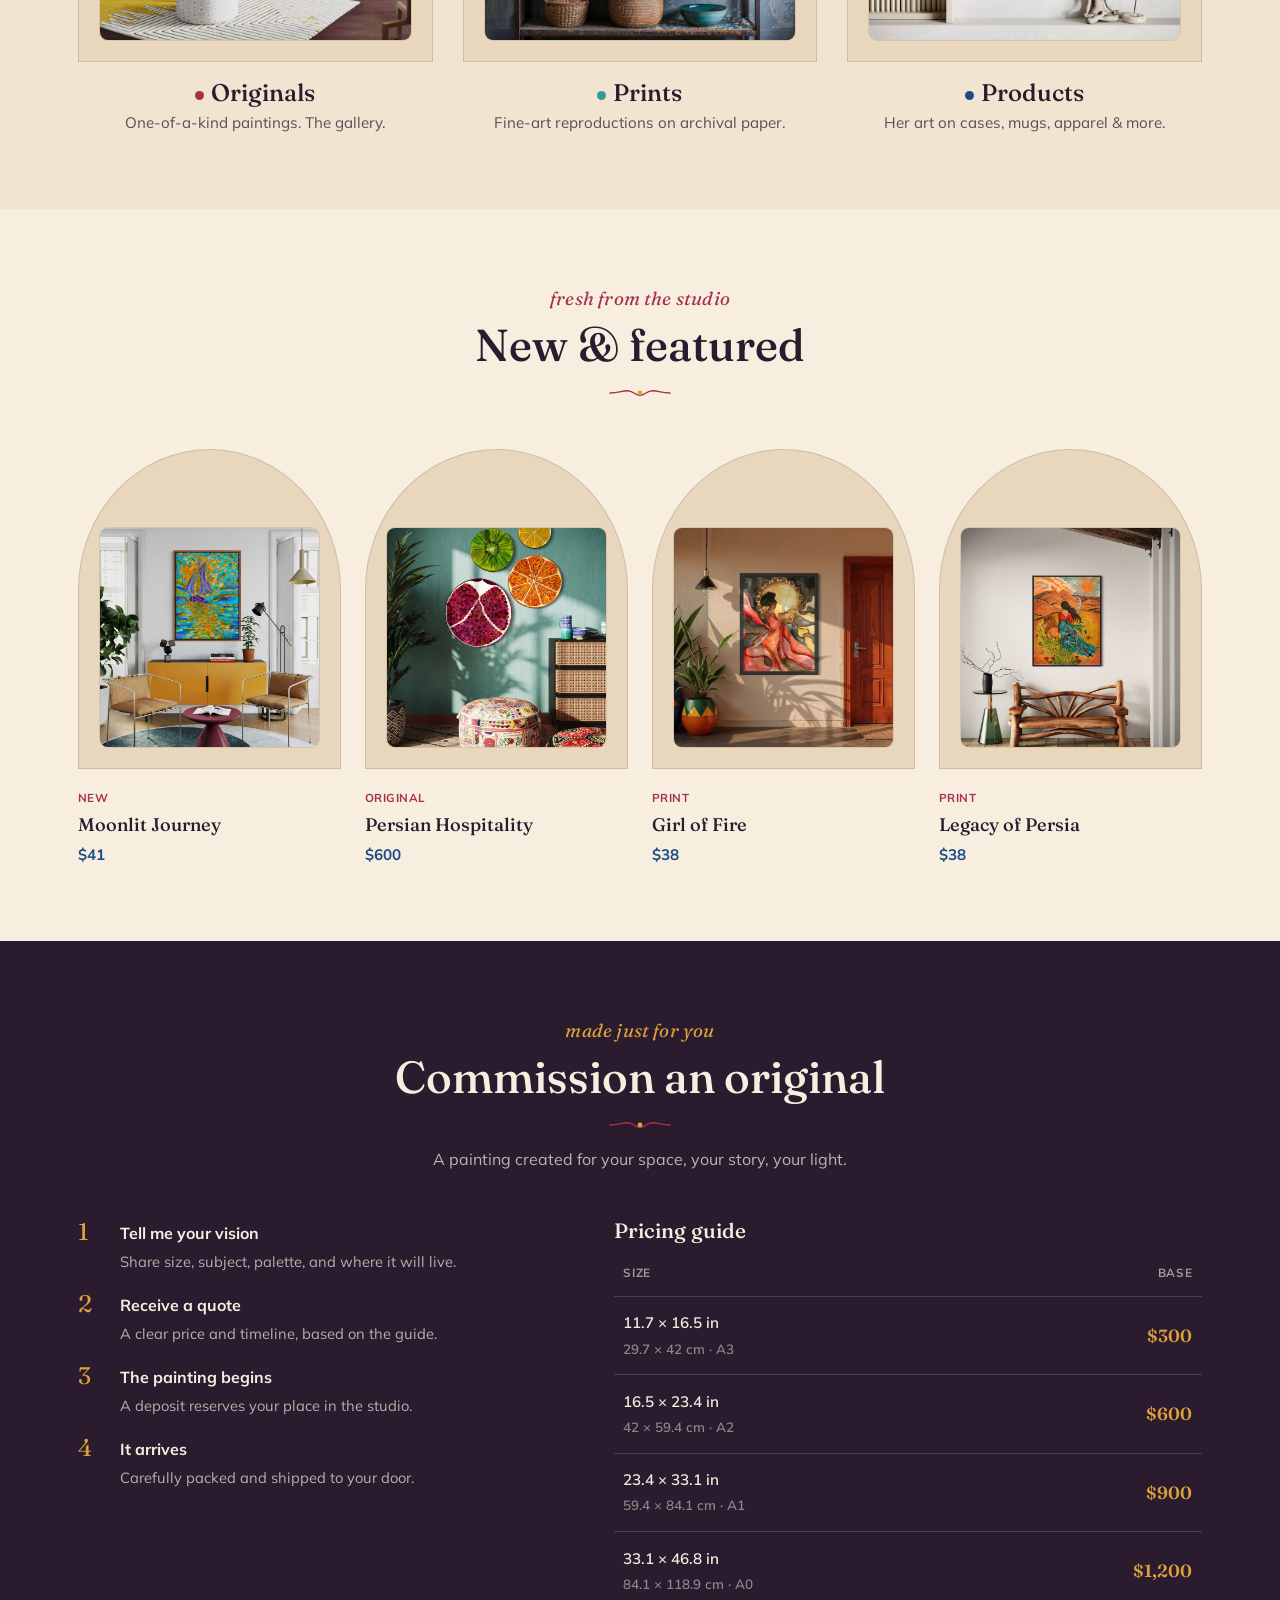
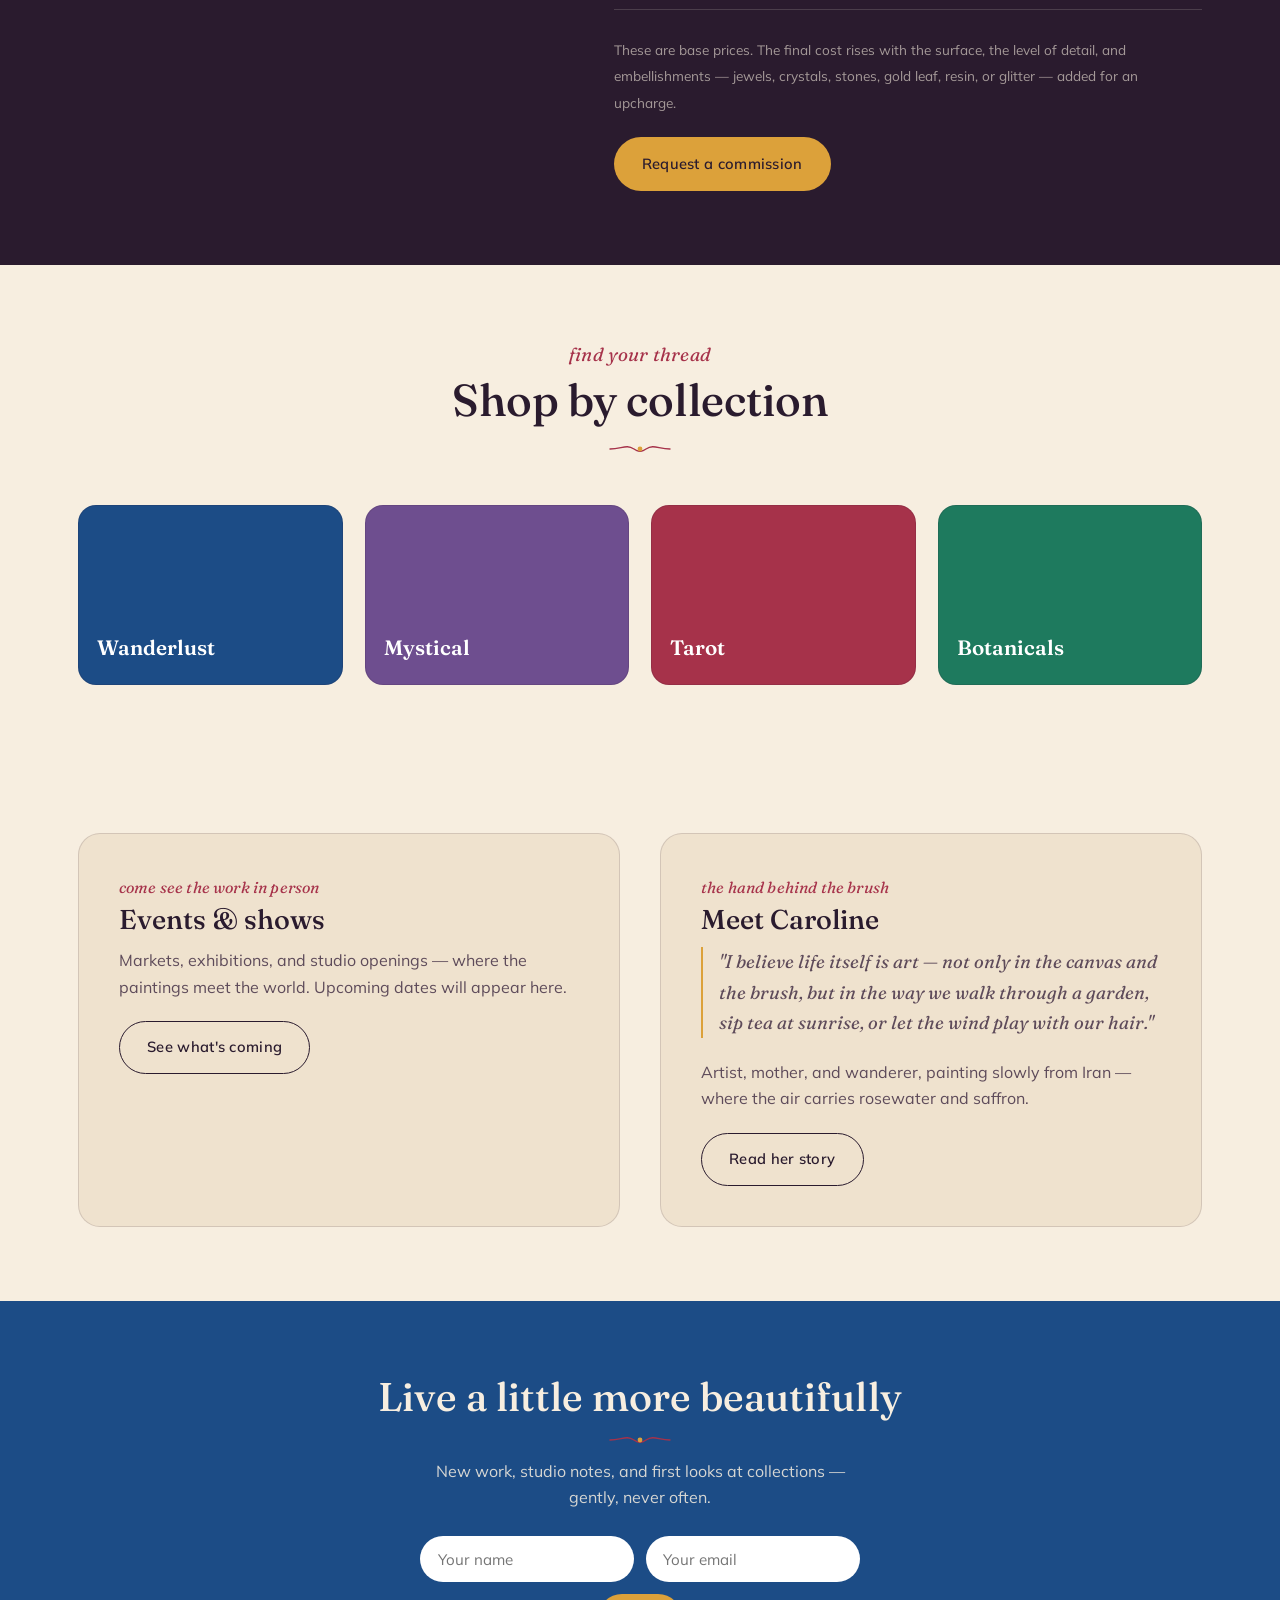
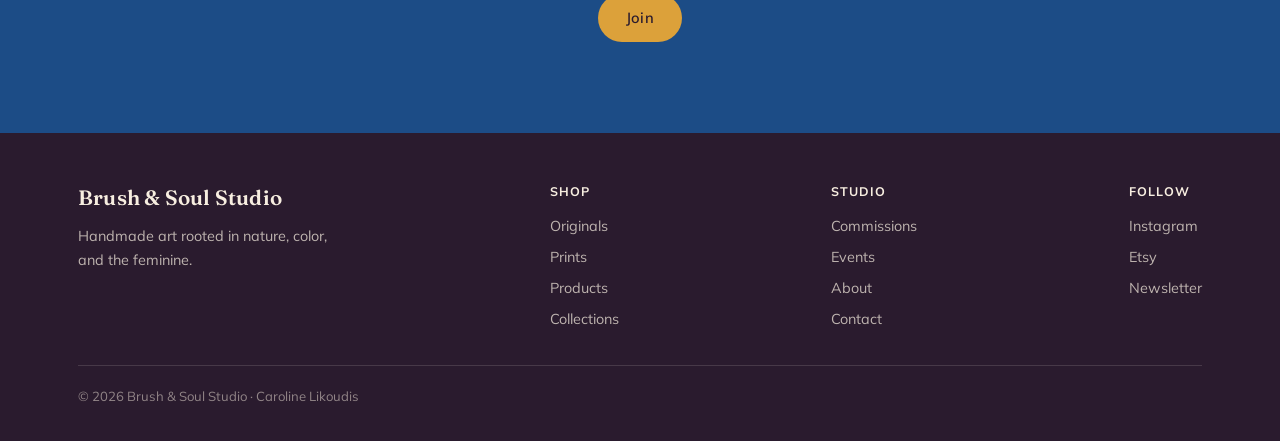
==== commit a79ecfd2: "Newsletter form (name+email) wired to Resend endpoint; real Instagram/Etsy links" ====
--- a/index.html
+++ b/index.html
@@ -9,6 +9,10 @@
 <link rel="preconnect" href="https://fonts.gstatic.com" crossorigin>
 <link href="https://fonts.googleapis.com/css2?family=Fraunces:ital,opsz,wght@0,9..144,400;0,9..144,500;0,9..144,600;1,9..144,400;1,9..144,500&family=Mulish:wght@400;500;600;700&display=swap" rel="stylesheet">
 <link rel="stylesheet" href="styles.css">
+<link rel="icon" type="image/jpeg" href="assets/logo.jpg">
+<meta property="og:type" content="website">
+<meta property="og:site_name" content="Brush & Soul Studio">
+<meta property="og:image" content="https://liquid1188.github.io/brush-and-soul-studio/assets/persian-hospitality.jpg">
 </head>
 <body>
 
@@ -21,9 +25,9 @@
       <ul class="menu">
         <li><a href="shop.html">Shop</a></li>
         <li><a href="commissions.html">Commissions</a></li>
-        <li><a href="#events">Events</a></li>
+        <li><a href="events.html">Events</a></li>
         <li><a href="about.html">About</a></li>
-        <li><a href="#contact">Contact</a></li>
+        <li><a href="contact.html">Contact</a></li>
       </ul>
     </nav>
     <div class="navbtns">
@@ -176,7 +180,7 @@
         <span class="eyebrow">come see the work in person</span>
         <h3>Events &amp; shows</h3>
         <p>Markets, exhibitions, and studio openings — where the paintings meet the world. Upcoming dates will appear here.</p>
-        <a href="#" class="btn btn-ghost">See what's coming</a>
+        <a href="events.html" class="btn btn-ghost">See what's coming</a>
       </div>
       <div class="panel reveal" id="about">
         <span class="eyebrow">the hand behind the brush</span>
@@ -192,10 +196,11 @@
     <div class="wrap reveal">
       <h2>Live a little more beautifully</h2>
       <p>New work, studio notes, and first looks at collections — gently, never often.</p>
-      <form onsubmit="event.preventDefault();this.reset();this.querySelector('span').textContent='Thank you — you\'re on the list.'">
-        <input type="email" required placeholder="Your email" aria-label="Your email">
+      <form id="news-form" onsubmit="bsSubscribe(event)">
+        <input id="news-name" type="text" placeholder="Your name" aria-label="Your name">
+        <input id="news-email" type="email" required placeholder="Your email" aria-label="Your email">
         <button class="btn btn-primary" type="submit">Join</button>
-        <span style="flex-basis:100%;font-size:.9rem;color:rgba(248,241,230,.85);margin-top:.4rem"></span>
+        <span id="news-status" style="flex-basis:100%;font-size:.9rem;color:rgba(248,241,230,.85);margin-top:.4rem"></span>
       </form>
     </div>
   </section>
@@ -215,11 +220,11 @@
       </div>
       <div class="foot-col">
         <h5>Studio</h5>
-        <a href="commissions.html">Commissions</a><a href="#events">Events</a><a href="about.html">About</a><a href="#contact">Contact</a>
+        <a href="commissions.html">Commissions</a><a href="events.html">Events</a><a href="about.html">About</a><a href="contact.html">Contact</a>
       </div>
       <div class="foot-col">
         <h5>Follow</h5>
-        <a href="#">Instagram</a><a href="#">Etsy</a><a href="#">Newsletter</a>
+        <a href="https://www.instagram.com/carolinelikescolor" target="_blank" rel="noopener">Instagram</a><a href="https://www.etsy.com/shop/Likoudesigns" target="_blank" rel="noopener">Etsy</a><a href="index.html#contact">Newsletter</a>
       </div>
     </div>
     <div class="foot-bottom">© <span id="yr"></span> Brush &amp; Soul Studio · Caroline Likoudis</div>
@@ -231,5 +236,14 @@
   const io=new IntersectionObserver((es)=>{es.forEach(e=>{if(e.isIntersecting){e.target.classList.add('in');io.unobserve(e.target)}})},{threshold:.12});
   document.querySelectorAll('.reveal').forEach(el=>io.observe(el));
 </script>
+<script>
+const SUBSCRIBE_ENDPOINT='https://brush-and-soul-subscribe.vercel.app/api/subscribe';
+function bsSubscribe(e){e.preventDefault();var f=e.target,s=document.getElementById('news-status');
+  var name=document.getElementById('news-name').value.trim();var email=document.getElementById('news-email').value.trim();
+  s.textContent='Joining\u2026';
+  fetch(SUBSCRIBE_ENDPOINT,{method:'POST',headers:{'Content-Type':'application/json'},body:JSON.stringify({name:name,email:email})})
+   .then(function(r){if(!r.ok)throw 0;s.textContent="Thank you \u2014 you're on the list.";f.reset();})
+   .catch(function(){s.textContent="Hmm, that didn't go through. Please try again.";});}
+</script>
 </body>
 </html>
--- a/styles.css
+++ b/styles.css
@@ -260,3 +260,22 @@
 .arch img{display:block}
 .arch .art-img{width:100%;aspect-ratio:1;object-fit:cover;border-radius:9px;border:1.5px solid rgba(42,27,46,.10)}
 .arch.fill .art-img{aspect-ratio:auto;width:100%;height:100%;object-fit:cover;border:none;border-radius:0}
+
+/* events */
+.events-list{max-width:820px;margin:0 auto;display:grid;gap:18px}
+.event{display:flex;gap:22px;align-items:flex-start;background:var(--parchment-deep);border:1px solid var(--line);border-radius:18px;padding:24px 26px}
+.event-date{flex-shrink:0;width:80px;text-align:center;background:var(--lapis);color:var(--parchment);border-radius:14px;padding:12px 0}
+.event-date .m{font-size:.7rem;letter-spacing:.1em;text-transform:uppercase;font-weight:700}
+.event-date .d{font-family:var(--display);font-size:1.85rem;line-height:1;margin-top:2px}
+.event-body h3{font-size:1.35rem;margin-bottom:.2rem}
+.event-meta{color:var(--pomegranate);font-weight:600;font-size:.88rem;margin-bottom:.5rem}
+.event-body p{color:var(--ink-soft);font-size:.96rem}
+.events-note{text-align:center;font-family:var(--display);font-style:italic;color:var(--ink-soft);margin-bottom:28px}
+/* contact */
+.contact-grid{display:grid;grid-template-columns:1.3fr .7fr;gap:48px;align-items:start;max-width:980px;margin:0 auto}
+.contact-aside{background:var(--parchment-deep);border:1px solid var(--line);border-radius:18px;padding:30px}
+.contact-aside h3{font-size:1.2rem;margin:0 0 .3rem}
+.contact-aside .row{margin-bottom:1.1rem}
+.contact-aside .lbl{font-weight:700;font-size:.74rem;letter-spacing:.06em;text-transform:uppercase;color:var(--ink-soft);display:block;margin-bottom:.2rem}
+.contact-aside a{color:var(--lapis);font-weight:600}
+@media(max-width:760px){.contact-grid{grid-template-columns:1fr}}
